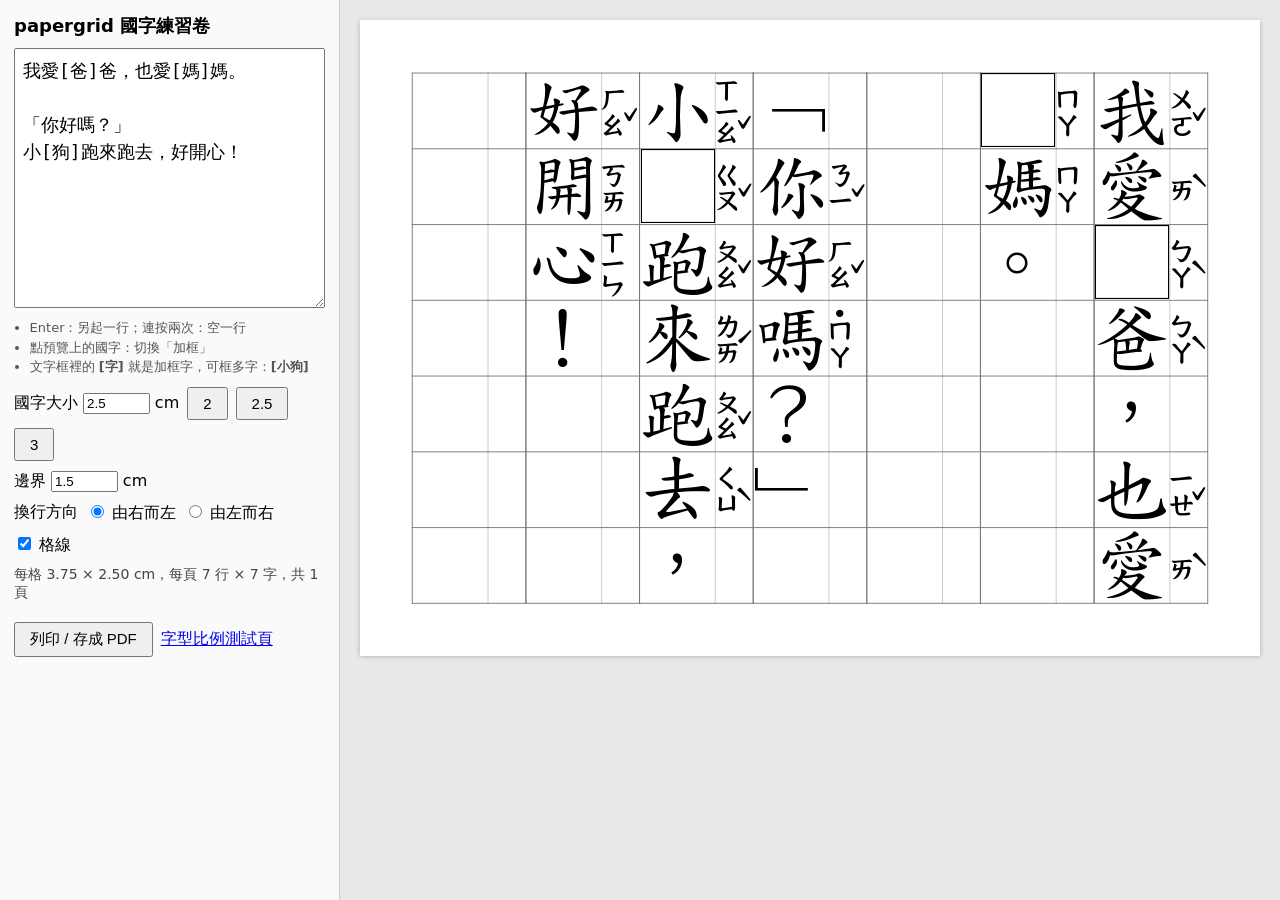
==== index.html @ d35c6a3a "papergrid 第一版：直式注音稿紙練習卷與字型比例測試頁 Co-Authored-By: Claude Opus 5.5 <noreply@anthropic.com>" ====
<!DOCTYPE html>
<html lang="zh-Hant-TW">
<head>
<meta charset="utf-8">
<title>papergrid 國字練習卷</title>
<link rel="stylesheet" href="style.css">
</head>
<body>
<div id="controls">
  <h1>papergrid 國字練習卷</h1>
  <textarea id="text" spellcheck="false"></textarea>
  <ul class="help">
    <li>Enter：另起一行；連按兩次：空一行</li>
    <li>點預覽上的國字：切換「加框」</li>
    <li>文字框裡的 <b>[字]</b> 就是加框字，可框多字：<b>[小狗]</b></li>
  </ul>
  <div class="row">
    <label>國字大小 <input type="number" id="size" min="1" max="6" step="0.1"> cm</label>
    <button type="button" data-size="2">2</button>
    <button type="button" data-size="2.5">2.5</button>
    <button type="button" data-size="3">3</button>
  </div>
  <div class="row">
    <label>邊界 <input type="number" id="margin" min="0" max="5" step="0.1"> cm</label>
  </div>
  <div class="row">
    換行方向
    <label><input type="radio" name="dir" value="rtl" checked> 由右而左</label>
    <label><input type="radio" name="dir" value="ltr"> 由左而右</label>
  </div>
  <div class="row">
    <label><input type="checkbox" id="grid" checked> 格線</label>
  </div>
  <div id="info"></div>
  <div id="status">字型載入中…</div>
  <div class="row">
    <button type="button" id="print">列印 / 存成 PDF</button>
    <a href="test.html" target="_blank">字型比例測試頁</a>
  </div>
</div>
<div id="preview"><div id="pages"></div></div>

<script src="config.js"></script>
<script src="render.js"></script>
<script src="app.js"></script>
</body>
</html>
---- style.css ----
* { box-sizing: border-box; }
html, body { margin: 0; height: 100%; }
body {
  font-family: system-ui, "Noto Sans CJK TC", sans-serif;
  display: flex;
  background: #e8e8e8;
}

/* ── 左側控制區 ── */
#controls {
  width: 340px;
  flex: none;
  padding: 14px;
  background: #fafafa;
  border-right: 1px solid #ccc;
  overflow-y: auto;
  display: flex;
  flex-direction: column;
  gap: 10px;
}
#controls h1 { font-size: 18px; margin: 0; }
#text {
  width: 100%;
  min-height: 260px;
  font-size: 18px;
  line-height: 1.5;
  padding: 8px;
  resize: vertical;
}
.row { display: flex; align-items: center; gap: 8px; flex-wrap: wrap; }
.row label { white-space: nowrap; }
input[type=number] { width: 5em; }
#info { color: #444; font-size: 14px; }
#status { color: #b45; font-size: 14px; }
.help { font-size: 13px; color: #555; line-height: 1.5; margin: 0; padding-left: 1.2em; }
button { font-size: 15px; padding: 6px 14px; cursor: pointer; }

/* ── 右側預覽 ── */
#preview {
  flex: 1;
  overflow: auto;
  padding: 20px;
}
#pages { display: flex; flex-direction: column; gap: 20px; align-items: flex-start; }

.page {
  position: relative;
  width: 297mm;
  height: 210mm;
  background: #fff;
  overflow: hidden;
  box-shadow: 0 1px 6px rgba(0, 0, 0, .25);
  flex: none;
}
.grid { position: absolute; left: 0; top: 0; width: 100%; height: 100%; }
.cell { position: absolute; }
.cell.han { cursor: pointer; }
.cell.han:hover { background: rgba(255, 200, 0, .25); }

.g {
  position: absolute;
  left: 0;
  top: 0;
  width: 1.5em;
  height: 1em;
  line-height: 1;
  white-space: pre;
  transform-origin: 0.5em 0.5em; /* 國字正方形的中心 */
  font-kerning: none;
  font-synthesis: none;
  color: #000;
}
.g-kai { font-family: "PG-Kai", "PG-Box", serif; }
.g-box { font-family: "PG-Box", "PG-Kai", serif; }

/* ── 列印 ── */
@page { size: A4 landscape; margin: 0; }
@media print {
  html, body { height: auto; background: #fff; display: block; }
  #controls { display: none; }
  #preview { padding: 0; overflow: visible; }
  #pages { display: block; zoom: 1 !important; }
  .page { box-shadow: none; break-after: page; page-break-after: always; }
  .page:last-child { break-after: auto; page-break-after: auto; }
  .cell.han:hover { background: none; }
}
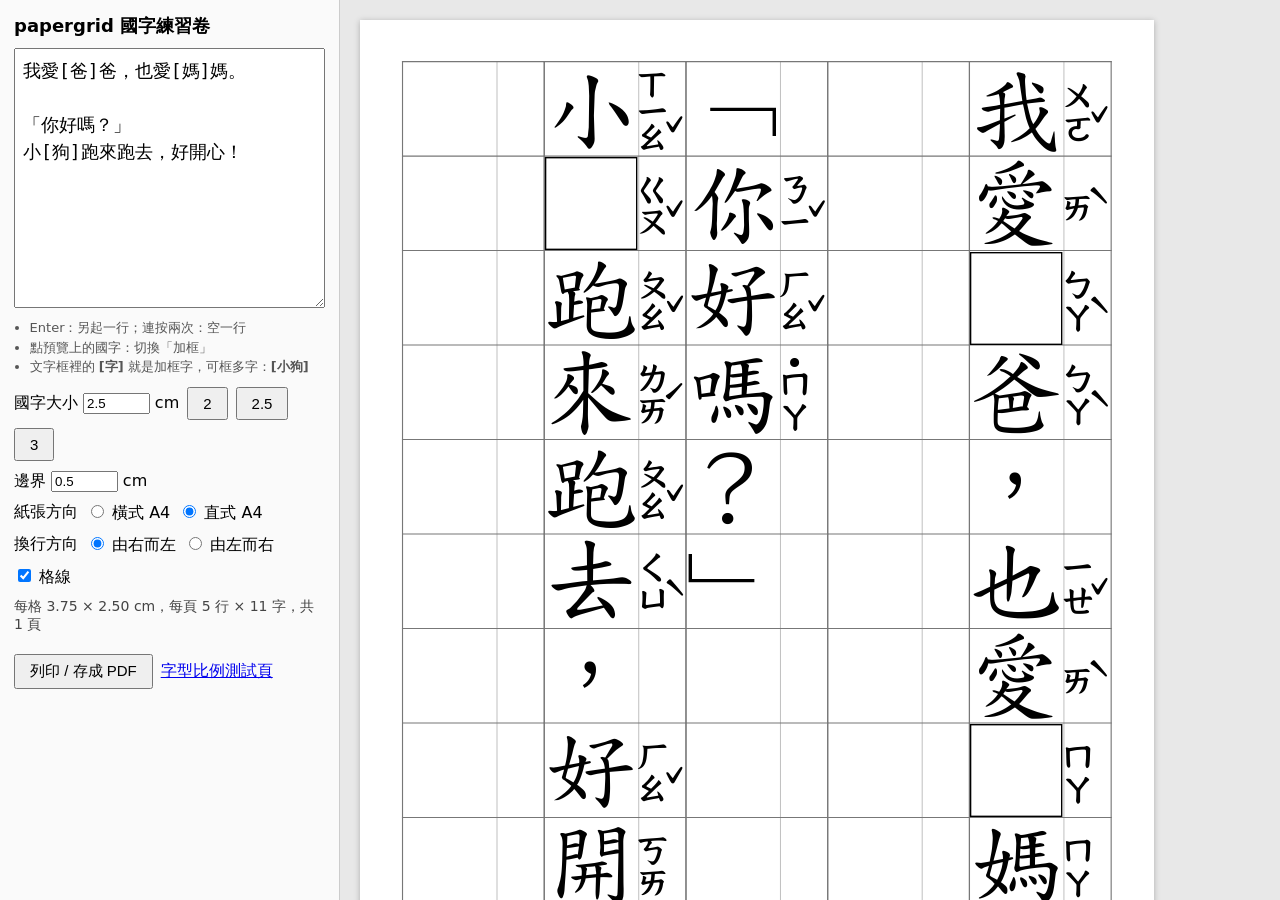
==== commit 0ca4818b: "Add A4 portrait/landscape option; default to portrait with 0.5cm margin Co-Authored-By: Claude Fable" ====
--- a/index.html
+++ b/index.html
@@ -24,6 +24,11 @@
     <label>邊界 <input type="number" id="margin" min="0" max="5" step="0.1"> cm</label>
   </div>
   <div class="row">
+    紙張方向
+    <label><input type="radio" name="orient" value="landscape"> 橫式 A4</label>
+    <label><input type="radio" name="orient" value="portrait"> 直式 A4</label>
+  </div>
+  <div class="row">
     換行方向
     <label><input type="radio" name="dir" value="rtl" checked> 由右而左</label>
     <label><input type="radio" name="dir" value="ltr"> 由左而右</label>
